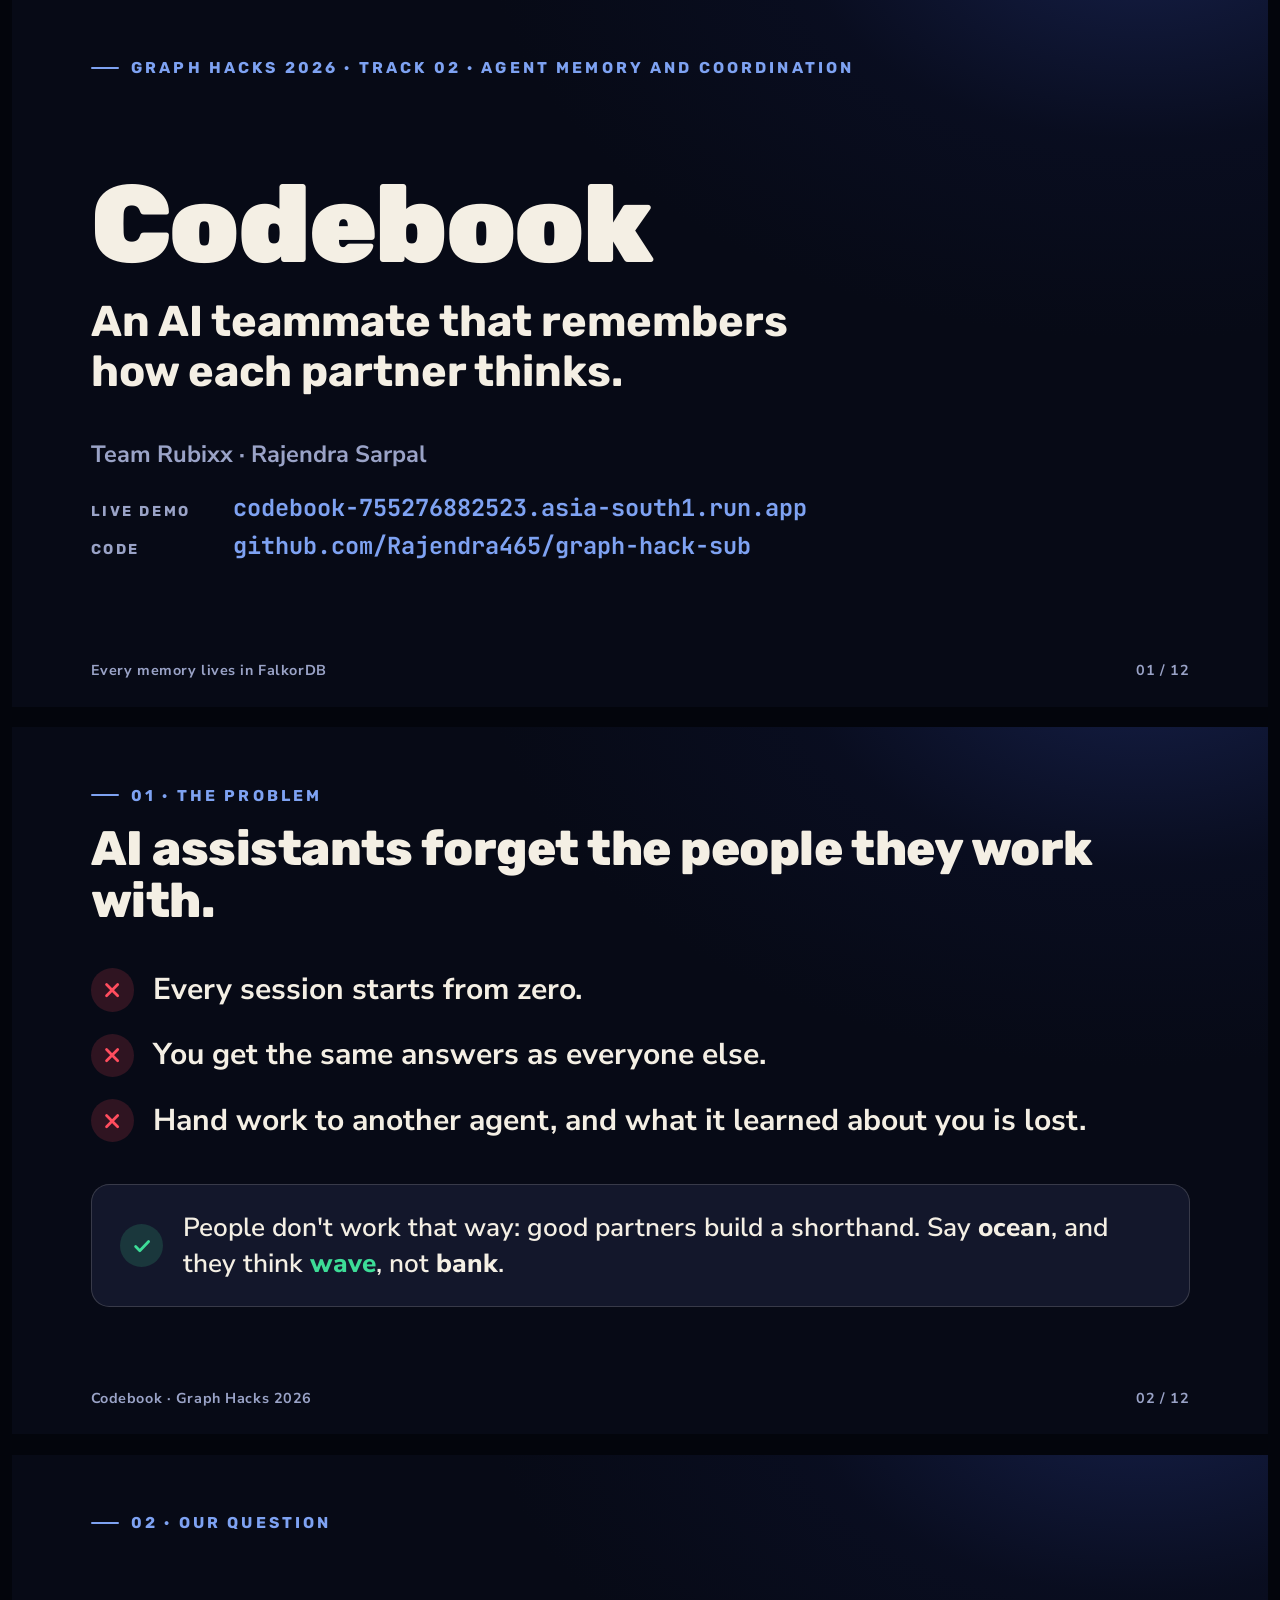
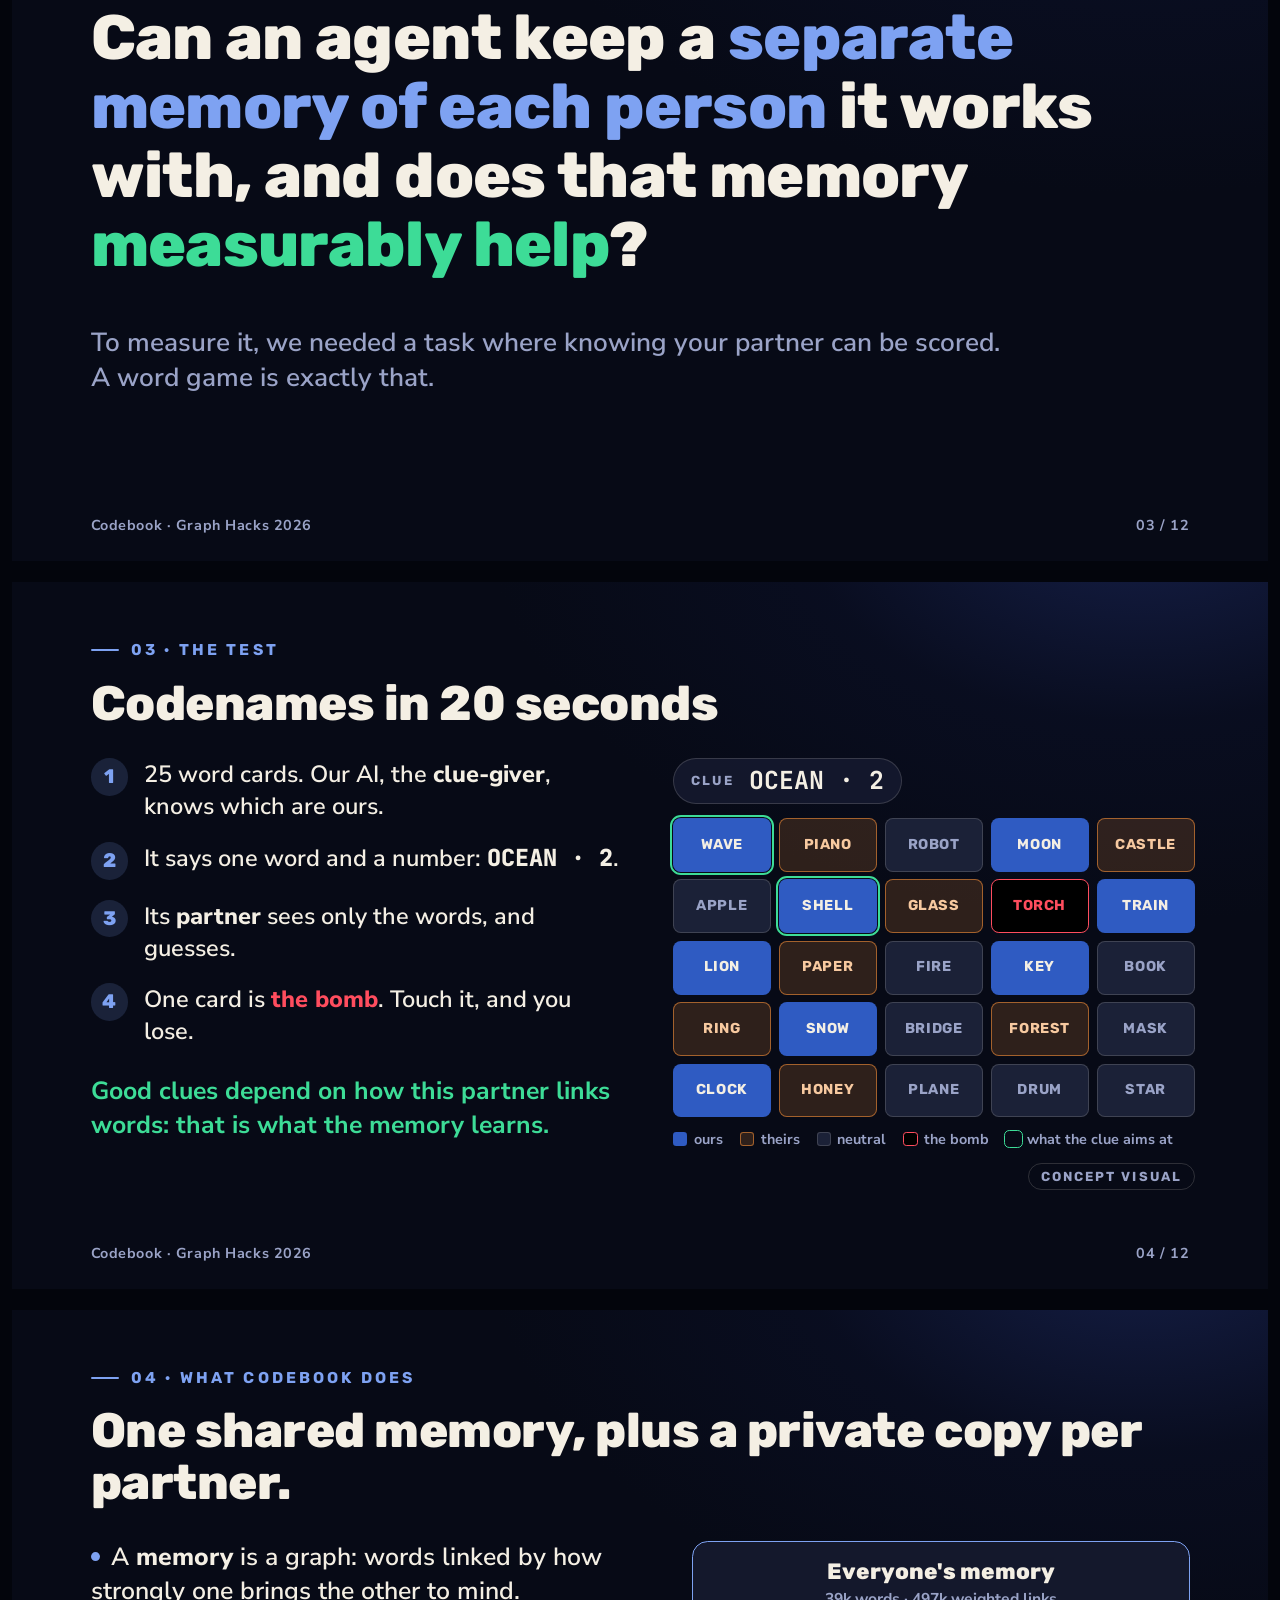
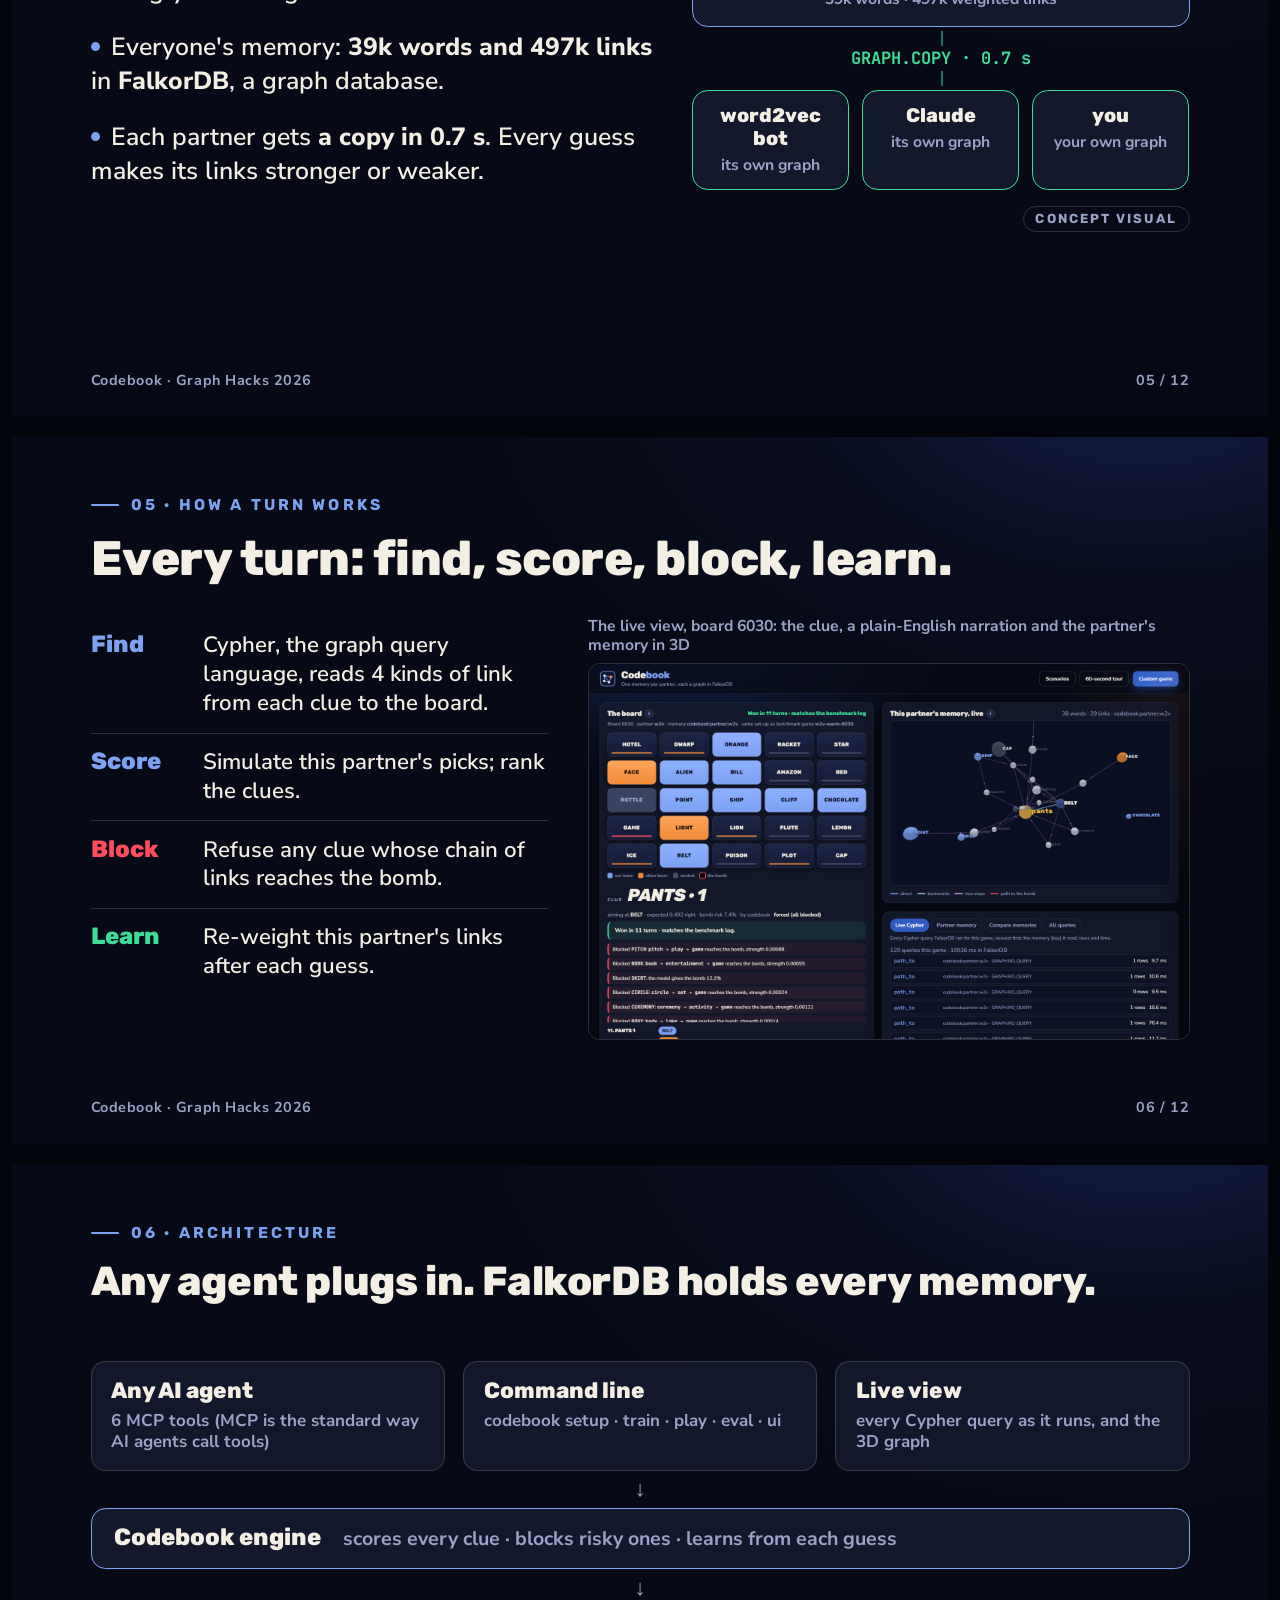
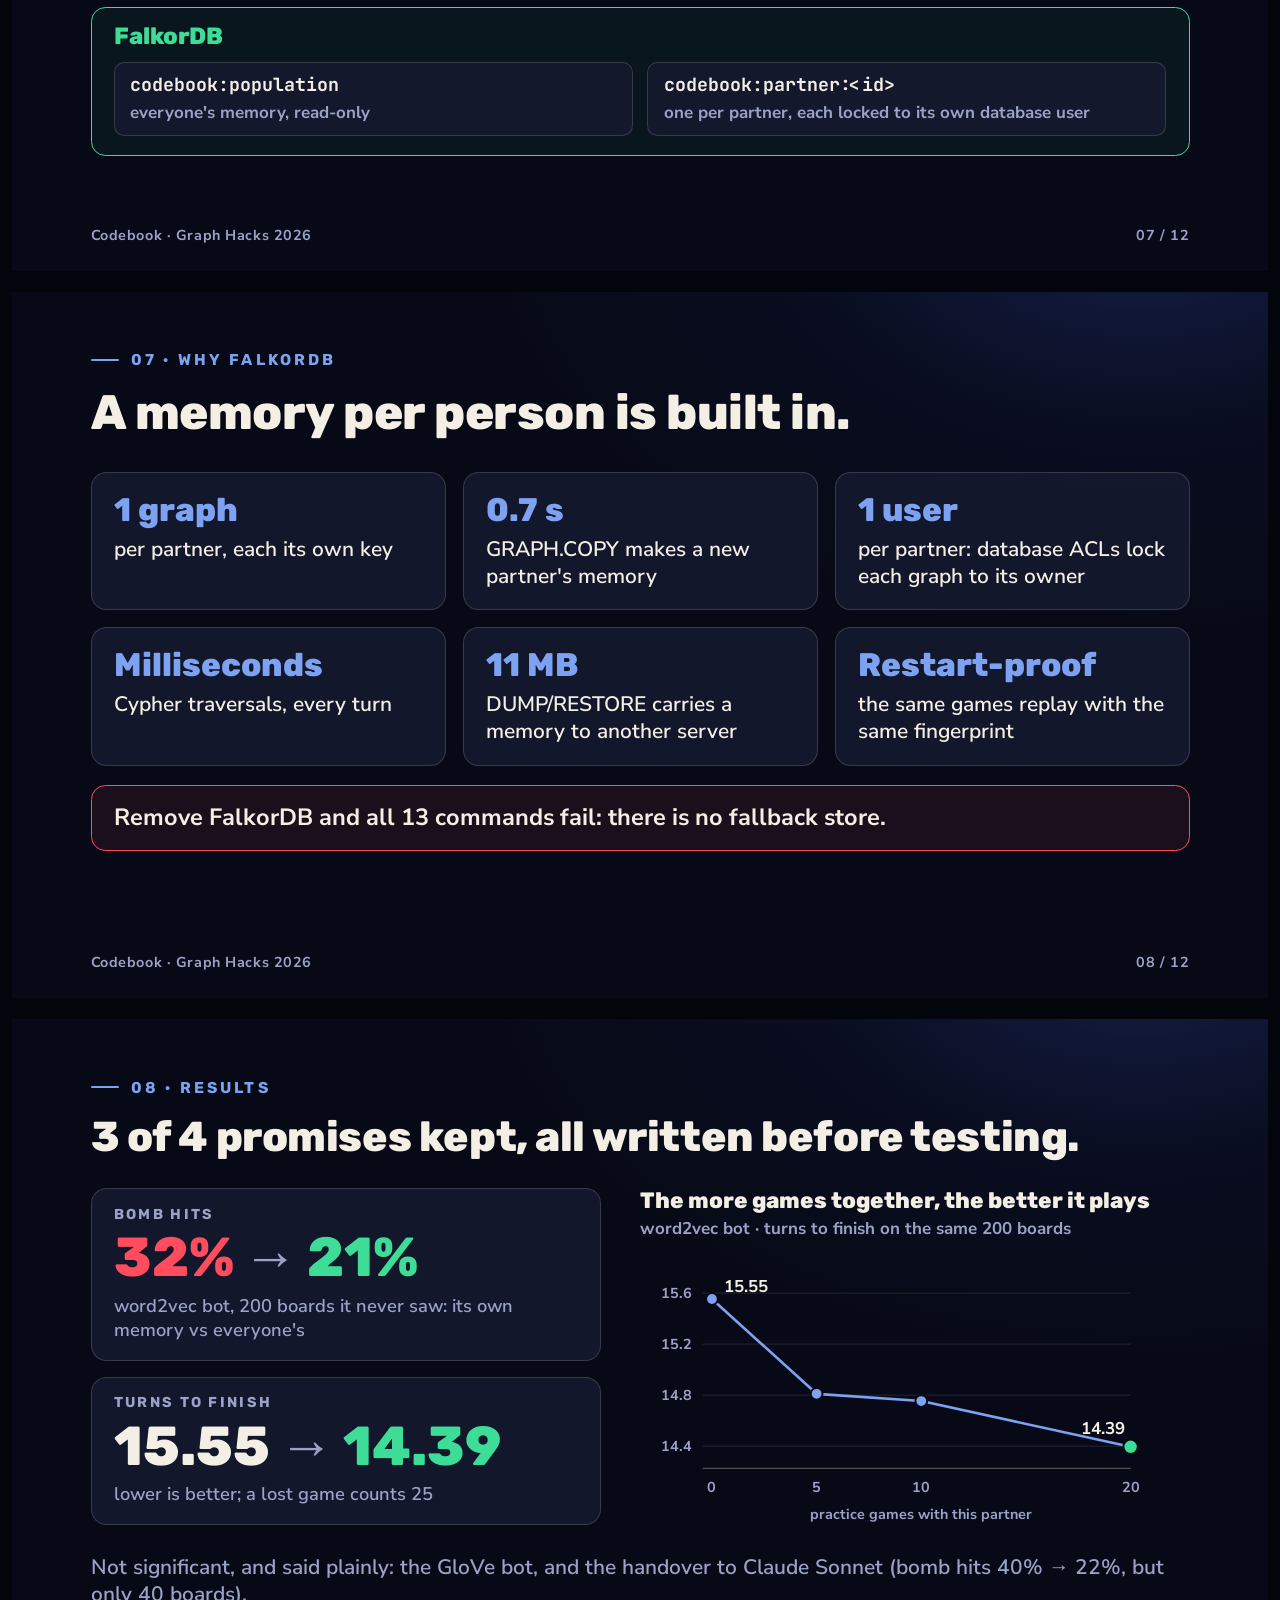
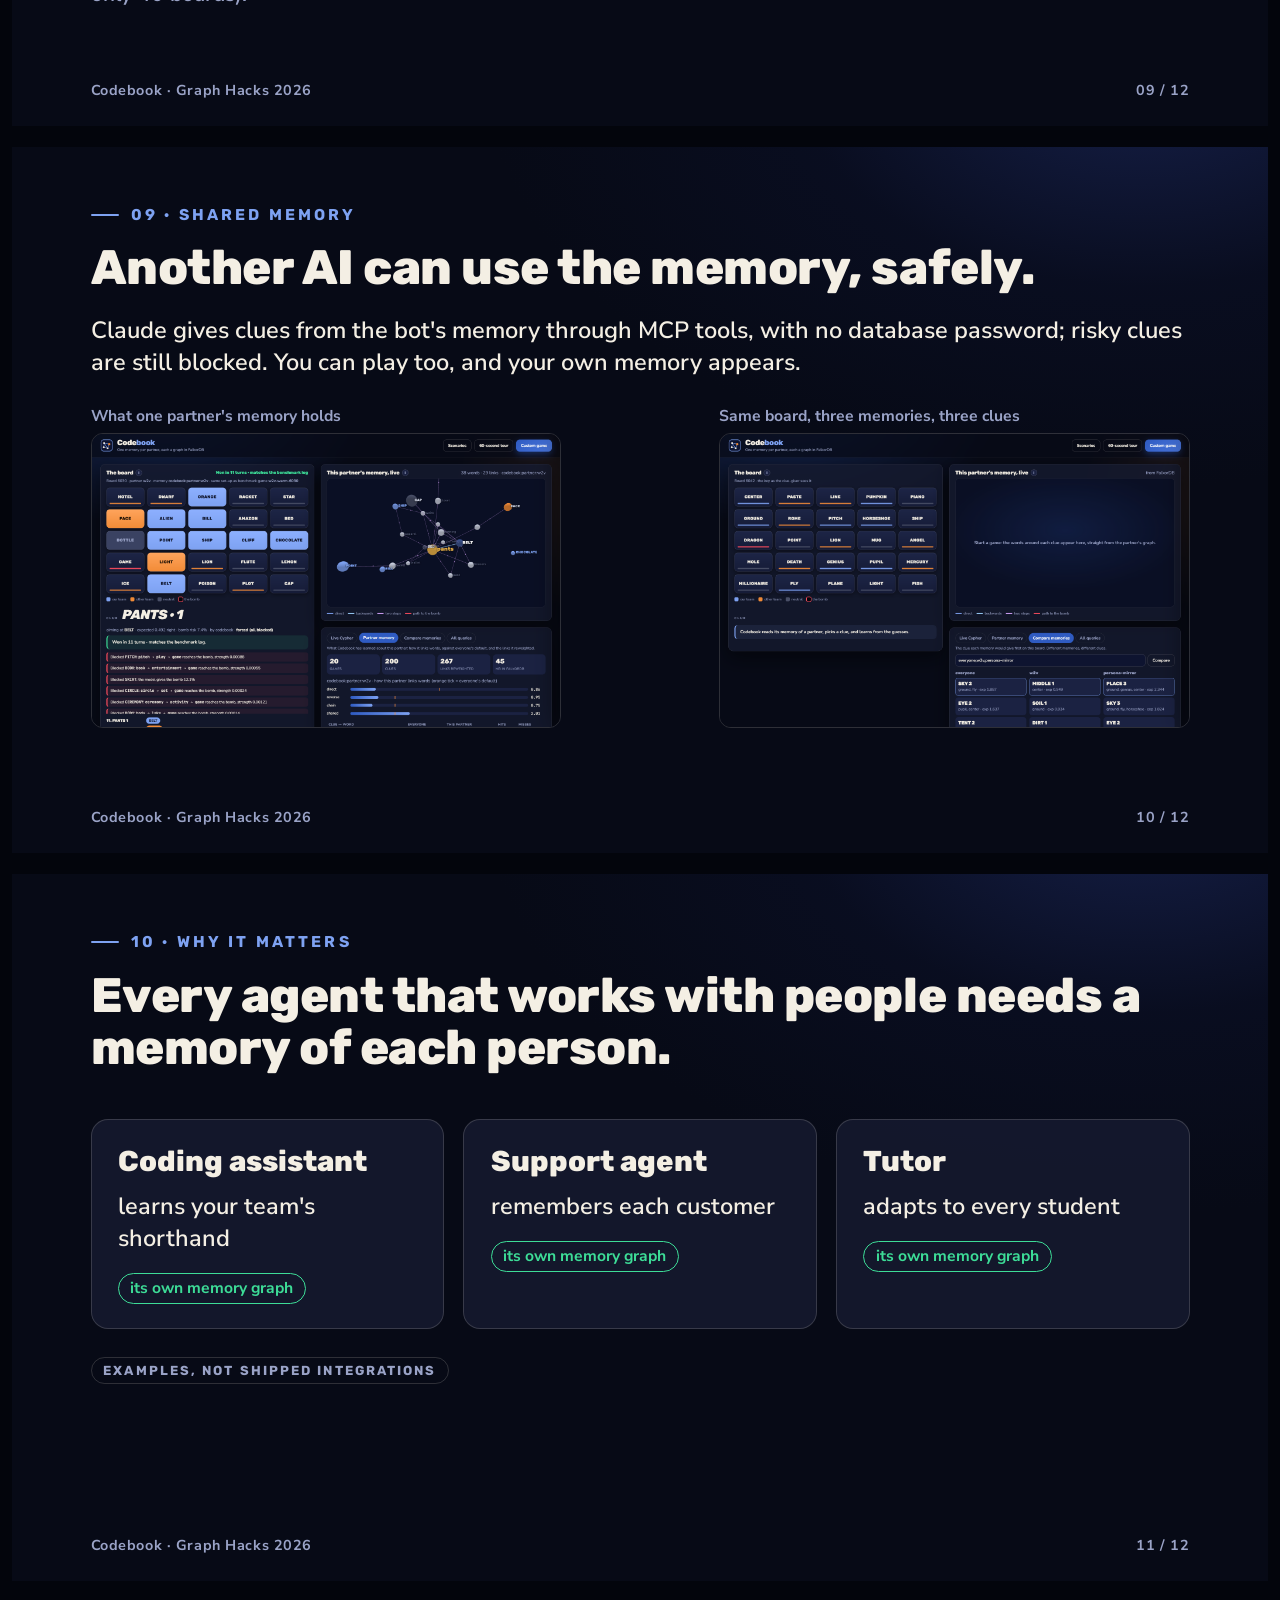
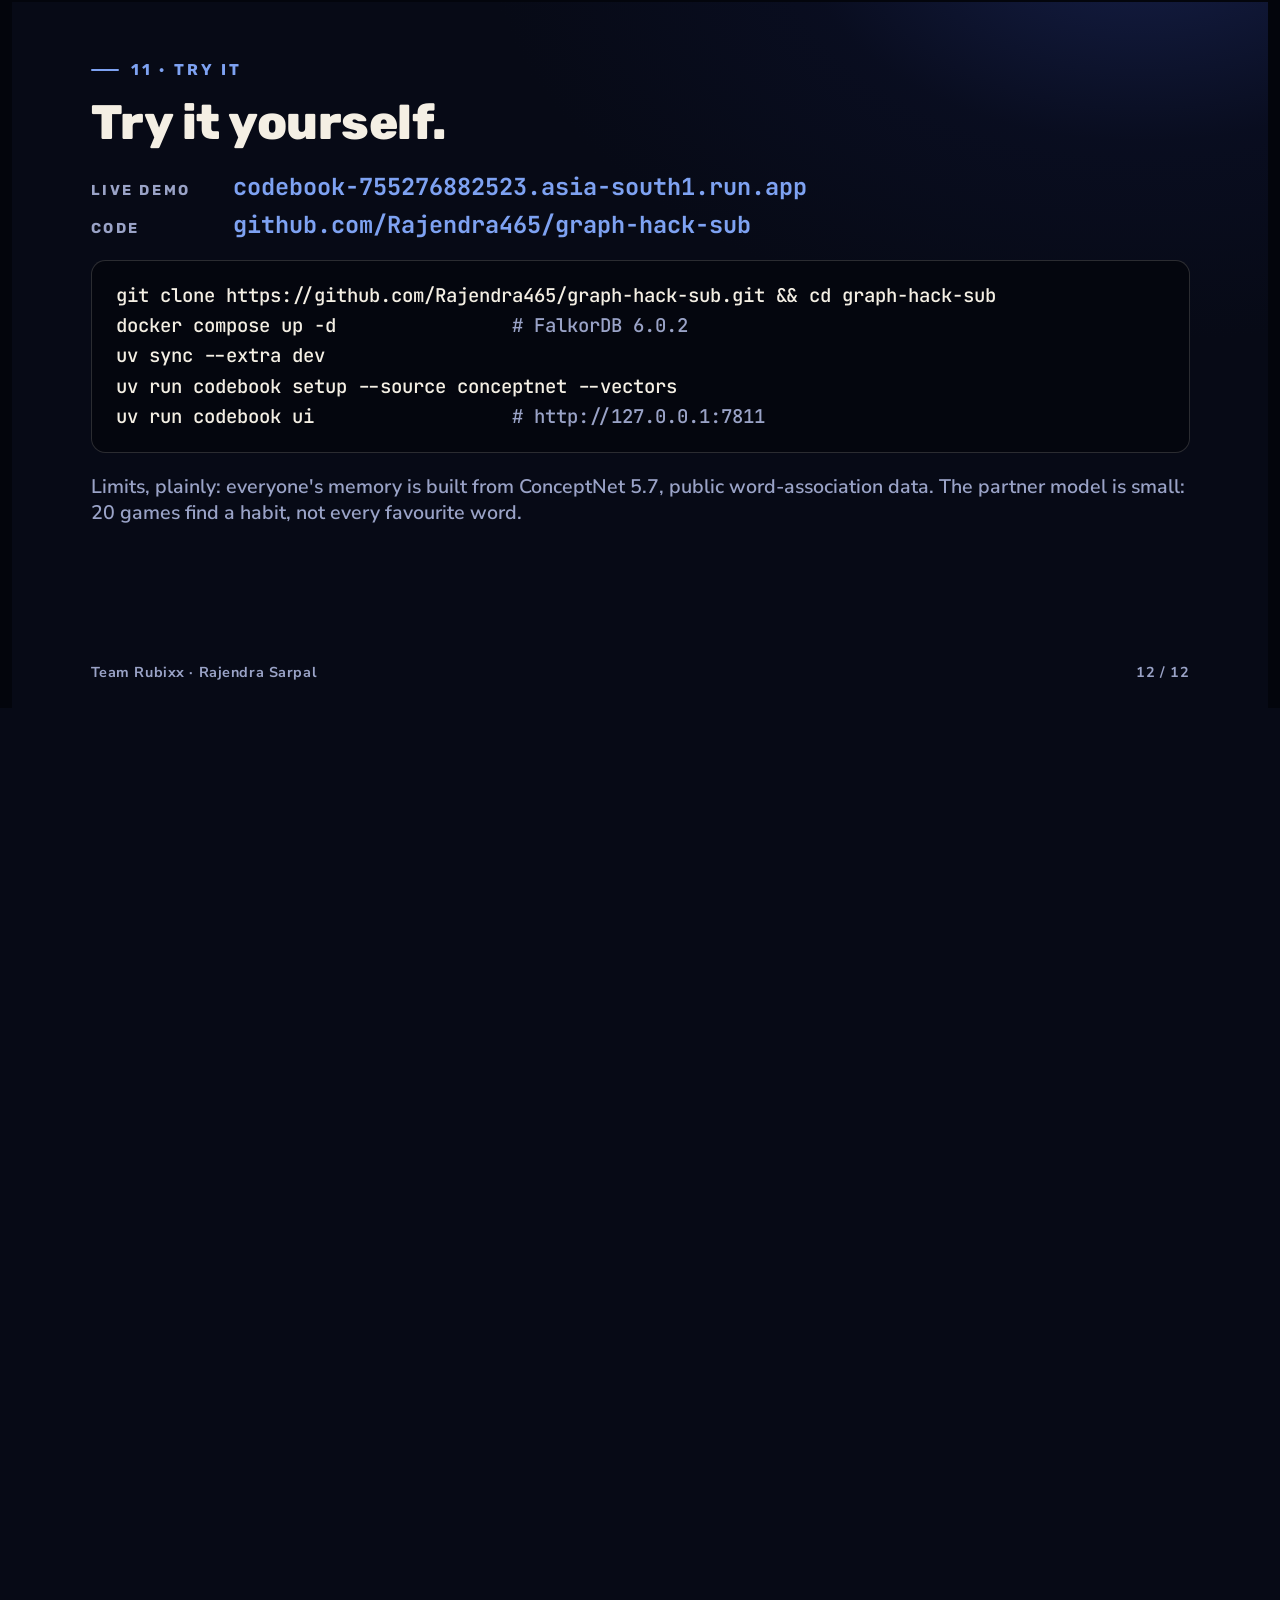
==== docs/deck/index.html @ 0eb3047d "docs: a 12-slide pitch deck (PDF and HTML), linked from the README docs/deck/index.html is one self-" ====
<!doctype html>
<html lang="en">
<head>
<meta charset="utf-8">
<meta name="viewport" content="width=device-width, initial-scale=1">
<title>Codebook pitch deck</title>
<link rel="preconnect" href="https://fonts.googleapis.com">
<link rel="preconnect" href="https://fonts.gstatic.com" crossorigin>
<link href="https://fonts.googleapis.com/css2?family=Rubik:wght@500;700;800;900&family=Nunito+Sans:wght@600;700;800&family=JetBrains+Mono:wght@500;700&display=swap" rel="stylesheet">
<style>
:root {
  --bg0: #070A16; --bg1: #0E1430; --bg2: #151A2E; --panel: rgba(21,26,46,0.92);
  --ink: #F4EFE4; --muted: #9AA3C7; --line: rgba(244,239,228,0.16);
  --blue: #7EA2F2; --blue-deep: #2F5BC2; --orange: #F28C38; --red: #FF4D5E; --green: #3DDC97;
  --display: "Rubik", Arial, sans-serif; --body: "Nunito Sans", Arial, sans-serif;
  --mono: "JetBrains Mono", Consolas, monospace;
}
@page { size: 1920px 1080px; margin: 0; }
* { box-sizing: border-box; -webkit-print-color-adjust: exact; print-color-adjust: exact; }
html, body { margin: 0; padding: 0; background: var(--bg0); color: var(--ink); font-family: var(--body); }
@media screen { body { background: #03050c; zoom: var(--fit, 1); } .slide { margin: 0 auto 32px; } }
.slide {
  position: relative; width: 1920px; height: 1080px; overflow: hidden; padding: 92px 120px 120px;
  background: radial-gradient(1400px 900px at 90% -12%, #16204a 0%, rgba(14,20,48,0.55) 38%, var(--bg0) 72%);
  break-after: page; page-break-after: always;
}
.slide:last-child { break-after: auto; page-break-after: auto; }
.label { display: flex; align-items: center; gap: 18px; font: 700 24px/1 var(--display); letter-spacing: .2em;
  text-transform: uppercase; color: var(--blue); }
.label::before { content: ""; width: 44px; height: 3px; border-radius: 2px; background: var(--blue); }
h1 { margin: 0; font: 900 168px/.92 var(--display); letter-spacing: -.02em; }
h2 { margin: 30px 0 0; max-width: 1640px; font: 800 74px/1.07 var(--display); letter-spacing: -.01em; }
p { margin: 0; font-size: 38px; line-height: 1.36; font-weight: 600; }
b { font-weight: 800; }
.muted { color: var(--muted); }
.blue { color: var(--blue); } .green { color: var(--green); } .red { color: var(--red); } .orange { color: var(--orange); }
.mono { font-family: var(--mono); }
a { color: inherit; text-decoration: none; }
.footer { position: absolute; left: 120px; right: 120px; bottom: 44px; display: flex; justify-content: space-between;
  font: 700 22px/1 var(--body); letter-spacing: .04em; color: var(--muted); }
.tag { display: inline-block; padding: 9px 18px; border: 1.5px solid var(--line); border-radius: 999px;
  font: 700 20px/1 var(--display); letter-spacing: .16em; text-transform: uppercase; color: var(--muted); }
.card { background: var(--panel); border: 1.5px solid var(--line); border-radius: 28px; padding: 38px 44px; }
.icon { flex: none; display: grid; place-items: center; width: 66px; height: 66px; border-radius: 50%; }
.icon svg { width: 34px; height: 34px; }
.icon.no { background: rgba(255,77,94,.16); color: var(--red); }
.icon.yes { background: rgba(61,220,151,.16); color: var(--green); }
.shot { display: block; width: 100%; border-radius: 18px; border: 1.5px solid var(--line); }
.cap { margin: 0 0 12px; font: 700 24px/1.2 var(--body); color: var(--muted); }

/* 1 · title */
.lead { margin-top: 34px; font: 700 66px/1.16 var(--display); color: var(--ink); }
.who { margin-top: 70px; font: 700 36px/1 var(--body); color: var(--muted); }
.links { margin-top: 44px; display: grid; gap: 22px; }
.links div { display: flex; align-items: baseline; gap: 28px; }
.links .k { width: 190px; font: 700 22px/1 var(--display); letter-spacing: .18em; text-transform: uppercase; color: var(--muted); }
.links a { font: 700 36px/1 var(--mono); color: var(--blue); }

/* 2 · problem */
.rows { margin-top: 64px; display: grid; gap: 34px; }
.row { display: flex; align-items: center; gap: 30px; font: 700 46px/1.2 var(--body); }
.contrast { margin-top: 64px; display: flex; align-items: center; gap: 30px; max-width: 1680px; }
.contrast p { font-size: 40px; }

/* 3 · question */
.question { margin-top: 110px; max-width: 1640px; font: 800 96px/1.1 var(--display); letter-spacing: -.01em; }
.question-sub { margin-top: 70px; max-width: 1400px; font-size: 40px; color: var(--muted); }

/* 4 · the test */
.two { display: grid; grid-template-columns: 820px 1fr; gap: 70px; margin-top: 44px; }
.steps { display: grid; gap: 30px; }
.step { display: flex; gap: 24px; align-items: flex-start; }
.num { flex: none; width: 58px; height: 58px; border-radius: 50%; display: grid; place-items: center;
  background: rgba(126,162,242,.16); color: var(--blue); font: 800 30px/1 var(--display); }
.step p { font-size: 36px; }
.punch { margin-top: 42px; font-size: 38px; color: var(--green); font-weight: 700; }
.clue { display: inline-flex; align-items: center; gap: 22px; margin-bottom: 22px; padding: 14px 26px;
  border-radius: 999px; background: var(--panel); border: 1.5px solid var(--line); }
.clue .k { font: 700 20px/1 var(--display); letter-spacing: .18em; color: var(--muted); }
.clue .v { font: 700 38px/1 var(--mono); }
.board { display: grid; grid-template-columns: repeat(5, 150px); gap: 12px; }
.c { height: 82px; border-radius: 12px; display: grid; place-items: center; font: 700 22px/1 var(--display);
  letter-spacing: .04em; border: 2px solid transparent; }
.c.o { background: var(--blue-deep); color: var(--ink); }
.c.t { background: rgba(242,140,56,.17); border-color: rgba(242,140,56,.6); color: #F7C9A0; }
.c.n { background: #1b2137; border-color: var(--line); color: var(--muted); }
.c.b { background: #000; border-color: var(--red); color: var(--red); }
.c.aim { outline: 4px solid var(--green); outline-offset: 3px; }
.legend { margin-top: 22px; display: flex; flex-wrap: wrap; gap: 14px 26px; font: 700 22px/1 var(--body); color: var(--muted); }
.legend span { display: inline-flex; align-items: center; gap: 10px; }
.legend i { display: inline-block; width: 22px; height: 22px; border-radius: 5px; }
.under { margin-top: 26px; display: flex; justify-content: flex-end; width: 798px; }

/* 5 · the idea */
.idea { display: grid; grid-template-columns: 860px 1fr; gap: 60px; margin-top: 50px; align-items: start; }
.bullets { display: grid; gap: 34px; }
.bullets p { font-size: 38px; }
.dot { display: inline-block; width: 14px; height: 14px; margin-right: 18px; border-radius: 50%; background: var(--blue);
  transform: translateY(-6px); }
.diagram { display: grid; justify-items: center; gap: 0; }
.box { border-radius: 24px; border: 2px solid var(--blue); background: var(--panel); padding: 26px 34px; text-align: center; }
.box .t { font: 800 34px/1.15 var(--display); }
.box .s { margin-top: 8px; font: 700 24px/1.2 var(--body); color: var(--muted); }
.arrow { height: 96px; display: grid; place-items: center; font: 700 26px/1 var(--mono); color: var(--green); position: relative; }
.arrow::before { content: ""; position: absolute; left: 50%; top: 6px; bottom: 6px; width: 3px; background: var(--green); opacity: .5; }
.arrow span { position: relative; padding: 6px 14px; background: var(--bg0); border-radius: 8px; }
.copies { display: grid; grid-template-columns: repeat(3, 1fr); gap: 20px; width: 100%; }
.copies .box { border-color: var(--green); padding: 22px 14px; }
.copies .t { font-size: 30px; }

/* 6 · a turn */
.turn { display: grid; grid-template-columns: 700px 1fr; gap: 60px; margin-top: 50px; }
.tstep { display: grid; grid-template-columns: 150px 1fr; gap: 22px; align-items: baseline; padding: 22px 0;
  border-bottom: 1.5px solid var(--line); }
.tstep:last-child { border-bottom: 0; }
.tstep .k { font: 800 36px/1 var(--display); }
.tstep p { font-size: 34px; line-height: 1.3; }

/* 7 · architecture */
.arch { margin-top: 44px; display: grid; gap: 0; }
.doors { display: grid; grid-template-columns: repeat(3, 1fr); gap: 28px; }
.door { padding: 26px 30px; border-radius: 22px; background: var(--panel); border: 1.5px solid var(--line); }
.door .t { font: 800 34px/1.1 var(--display); }
.door .s { margin-top: 10px; font: 700 26px/1.25 var(--body); color: var(--muted); }
.down { height: 58px; display: grid; place-items: center; color: var(--muted); font: 800 34px/1 var(--display); }
.engine { padding: 26px 34px; border-radius: 22px; background: var(--panel); border: 2px solid var(--blue);
  display: flex; align-items: baseline; gap: 34px; }
.engine .t { font: 800 36px/1 var(--display); }
.engine .s { font: 700 30px/1.2 var(--body); color: var(--muted); }
.falkor { padding: 26px 34px 30px; border-radius: 22px; border: 2px solid var(--green); background: rgba(61,220,151,.06); }
.falkor .t { font: 800 36px/1 var(--display); color: var(--green); }
.keys { margin-top: 20px; display: grid; grid-template-columns: 1fr 1fr; gap: 22px; }
.key { padding: 18px 24px; border-radius: 16px; background: var(--panel); border: 1.5px solid var(--line); }
.key .m { font: 700 28px/1.2 var(--mono); }
.key .s { margin-top: 8px; font: 700 26px/1.25 var(--body); color: var(--muted); }

/* 8 · why falkordb */
.grid6 { margin-top: 50px; display: grid; grid-template-columns: repeat(3, 1fr); gap: 26px; }
.tile { padding: 30px 34px; border-radius: 24px; background: var(--panel); border: 1.5px solid var(--line); min-height: 210px; }
.tile .big { font: 800 50px/1.05 var(--display); color: var(--blue); }
.tile p { margin-top: 14px; font-size: 32px; line-height: 1.28; }
.banner { margin-top: 30px; padding: 26px 34px; border-radius: 22px; border: 2px solid var(--red);
  background: rgba(255,77,94,.08); font: 700 36px/1.25 var(--body); }

/* 9 · results */
.results { display: grid; grid-template-columns: 780px 1fr; gap: 60px; margin-top: 44px; }
.stat { padding: 28px 34px; border-radius: 24px; background: var(--panel); border: 1.5px solid var(--line); }
.stat + .stat { margin-top: 24px; }
.stat .k { font: 700 22px/1 var(--display); letter-spacing: .16em; text-transform: uppercase; color: var(--muted); }
.stat .v { margin-top: 14px; font: 800 84px/1 var(--display); }
.stat .v .arrowr { color: var(--muted); font-weight: 700; margin: 0 14px; }
.stat p { margin-top: 12px; font-size: 28px; line-height: 1.3; color: var(--muted); }
.chart-title { font: 800 34px/1.15 var(--display); }
.chart-sub { margin-top: 8px; font: 700 26px/1.2 var(--body); color: var(--muted); }
.chart { margin-top: 10px; }
.chart text { font-family: var(--body); font-weight: 700; }
.honest { margin-top: 34px; font-size: 32px; line-height: 1.32; color: var(--muted); }

/* 10 · coordination */
.coord .intro { margin-top: 30px; max-width: 1680px; font-size: 36px; }
.pair { margin-top: 44px; display: grid; grid-template-columns: 720px 720px; justify-content: space-between; }

/* 11 · beyond */
.uses { margin-top: 70px; display: grid; grid-template-columns: repeat(3, 1fr); gap: 30px; }
.use { padding: 40px 40px 36px; border-radius: 26px; background: var(--panel); border: 1.5px solid var(--line); }
.use .t { font: 800 44px/1.1 var(--display); }
.use p { margin-top: 18px; font-size: 36px; }
.use .chip { margin-top: 30px; display: inline-block; padding: 10px 18px; border-radius: 999px; border: 2px solid var(--green);
  color: var(--green); font: 700 24px/1 var(--body); }
.foot-tag { margin-top: 44px; }

/* 12 · try it */
.try { margin-top: 40px; display: grid; gap: 18px; }
.code { margin-top: 36px; padding: 30px 38px; border-radius: 22px; background: #04060e; border: 1.5px solid var(--line);
  font: 500 29px/1.6 var(--mono); color: var(--ink); white-space: pre; }
.code .c2 { color: var(--muted); }
.limits { margin-top: 32px; max-width: 1680px; font-size: 30px; line-height: 1.34; color: var(--muted); }
</style>
</head>
<body>

<!-- 1 · title -->
<section class="slide" aria-label="Slide 1: Codebook">
  <div class="label">Graph Hacks 2026 · Track 02 · Agent Memory and Coordination</div>
  <h1 style="margin-top:150px">Codebook</h1>
  <div class="lead">An AI teammate that remembers<br>how each partner thinks.</div>
  <div class="who">Team Rubixx · Rajendra Sarpal</div>
  <div class="links">
    <div><span class="k">Live demo</span><a href="https://codebook-755276882523.asia-south1.run.app">codebook-755276882523.asia-south1.run.app</a></div>
    <div><span class="k">Code</span><a href="https://github.com/Rajendra465/graph-hack-sub">github.com/Rajendra465/graph-hack-sub</a></div>
  </div>
  <div class="footer"><span>Every memory lives in FalkorDB</span><span>01 / 12</span></div>
</section>

<!-- 2 · problem -->
<section class="slide" aria-label="Slide 2: The problem">
  <div class="label">01 · The problem</div>
  <h2>AI assistants forget the people they work with.</h2>
  <div class="rows">
    <div class="row"><span class="icon no"><svg viewBox="0 0 24 24" fill="none"><path d="M6 6l12 12M18 6L6 18" stroke="currentColor" stroke-width="3" stroke-linecap="round"/></svg></span>Every session starts from zero.</div>
    <div class="row"><span class="icon no"><svg viewBox="0 0 24 24" fill="none"><path d="M6 6l12 12M18 6L6 18" stroke="currentColor" stroke-width="3" stroke-linecap="round"/></svg></span>You get the same answers as everyone else.</div>
    <div class="row"><span class="icon no"><svg viewBox="0 0 24 24" fill="none"><path d="M6 6l12 12M18 6L6 18" stroke="currentColor" stroke-width="3" stroke-linecap="round"/></svg></span>Hand work to another agent, and what it learned about you is lost.</div>
  </div>
  <div class="card contrast">
    <span class="icon yes"><svg viewBox="0 0 24 24" fill="none"><path d="M5 12.5l4.5 4.5L19 7" stroke="currentColor" stroke-width="3" stroke-linecap="round" stroke-linejoin="round"/></svg></span>
    <p>People don't work that way: good partners build a shorthand. Say <b>ocean</b>, and they think <b class="green">wave</b>, not <b>bank</b>.</p>
  </div>
  <div class="footer"><span>Codebook · Graph Hacks 2026</span><span>02 / 12</span></div>
</section>

<!-- 3 · question -->
<section class="slide" aria-label="Slide 3: Our question">
  <div class="label">02 · Our question</div>
  <div class="question">Can an agent keep a <span class="blue">separate memory of each person</span> it works with, and does that memory <span class="green">measurably help</span>?</div>
  <p class="question-sub">To measure it, we needed a task where knowing your partner can be scored. A word game is exactly that.</p>
  <div class="footer"><span>Codebook · Graph Hacks 2026</span><span>03 / 12</span></div>
</section>

<!-- 4 · the test -->
<section class="slide" aria-label="Slide 4: The test, Codenames">
  <div class="label">03 · The test</div>
  <h2>Codenames in 20 seconds</h2>
  <div class="two">
    <div>
      <div class="steps">
        <div class="step"><span class="num">1</span><p>25 word cards. Our AI, the <b>clue-giver</b>, knows which are ours.</p></div>
        <div class="step"><span class="num">2</span><p>It says one word and a number: <b class="mono">OCEAN · 2</b>.</p></div>
        <div class="step"><span class="num">3</span><p>Its <b>partner</b> sees only the words, and guesses.</p></div>
        <div class="step"><span class="num">4</span><p>One card is <b class="red">the bomb</b>. Touch it, and you lose.</p></div>
      </div>
      <p class="punch">Good clues depend on how this partner links words: that is what the memory learns.</p>
    </div>
    <div>
      <div class="clue"><span class="k">CLUE</span><span class="v">OCEAN · 2</span></div>
      <div class="board">
        <div class="c o aim">WAVE</div><div class="c t">PIANO</div><div class="c n">ROBOT</div><div class="c o">MOON</div><div class="c t">CASTLE</div>
        <div class="c n">APPLE</div><div class="c o aim">SHELL</div><div class="c t">GLASS</div><div class="c b">TORCH</div><div class="c o">TRAIN</div>
        <div class="c o">LION</div><div class="c t">PAPER</div><div class="c n">FIRE</div><div class="c o">KEY</div><div class="c n">BOOK</div>
        <div class="c t">RING</div><div class="c o">SNOW</div><div class="c n">BRIDGE</div><div class="c t">FOREST</div><div class="c n">MASK</div>
        <div class="c o">CLOCK</div><div class="c t">HONEY</div><div class="c n">PLANE</div><div class="c n">DRUM</div><div class="c n">STAR</div>
      </div>
      <div class="legend">
        <span><i style="background:var(--blue-deep)"></i>ours</span>
        <span><i style="background:rgba(242,140,56,.17);border:2px solid rgba(242,140,56,.6)"></i>theirs</span>
        <span><i style="background:#1b2137;border:2px solid var(--line)"></i>neutral</span>
        <span><i style="background:#000;border:2px solid var(--red)"></i>the bomb</span>
        <span><i style="outline:3px solid var(--green);outline-offset:2px;background:transparent"></i>what the clue aims at</span>
      </div>
      <div class="under"><span class="tag">Concept visual</span></div>
    </div>
  </div>
  <div class="footer"><span>Codebook · Graph Hacks 2026</span><span>04 / 12</span></div>
</section>

<!-- 5 · the idea -->
<section class="slide" aria-label="Slide 5: What Codebook does">
  <div class="label">04 · What Codebook does</div>
  <h2>One shared memory, plus a private copy per partner.</h2>
  <div class="idea">
    <div class="bullets">
      <p><span class="dot"></span>A <b>memory</b> is a graph: words linked by how strongly one brings the other to mind.</p>
      <p><span class="dot"></span>Everyone's memory: <b>39k words and 497k links</b> in <b>FalkorDB</b>, a graph database.</p>
      <p><span class="dot"></span>Each partner gets <b>a copy in 0.7 s</b>. Every guess makes its links stronger or weaker.</p>
    </div>
    <div class="diagram">
      <div class="box" style="width:100%"><div class="t">Everyone's memory</div><div class="s">39k words · 497k weighted links</div></div>
      <div class="arrow"><span>GRAPH.COPY · 0.7 s</span></div>
      <div class="copies">
        <div class="box"><div class="t">word2vec bot</div><div class="s">its own graph</div></div>
        <div class="box"><div class="t">Claude</div><div class="s">its own graph</div></div>
        <div class="box"><div class="t">you</div><div class="s">your own graph</div></div>
      </div>
      <div class="under" style="width:100%;margin-top:24px"><span class="tag">Concept visual</span></div>
    </div>
  </div>
  <div class="footer"><span>Codebook · Graph Hacks 2026</span><span>05 / 12</span></div>
</section>

<!-- 6 · a turn -->
<section class="slide" aria-label="Slide 6: Every turn">
  <div class="label">05 · How a turn works</div>
  <h2>Every turn: find, score, block, learn.</h2>
  <div class="turn">
    <div>
      <div class="tstep"><span class="k blue">Find</span><p>Cypher, the graph query language, reads 4 kinds of link from each clue to the board.</p></div>
      <div class="tstep"><span class="k blue">Score</span><p>Simulate this partner's picks; rank the clues.</p></div>
      <div class="tstep"><span class="k red">Block</span><p>Refuse any clue whose chain of links reaches the bomb.</p></div>
      <div class="tstep"><span class="k green">Learn</span><p>Re-weight this partner's links after each guess.</p></div>
    </div>
    <div>
      <p class="cap">The live view, board 6030: the clue, a plain-English narration and the partner's memory in 3D</p>
      <img class="shot" src="../img/live-view.png" alt="The live view on board 6030 with the word2vec bot's own memory">
    </div>
  </div>
  <div class="footer"><span>Codebook · Graph Hacks 2026</span><span>06 / 12</span></div>
</section>

<!-- 7 · architecture -->
<section class="slide" aria-label="Slide 7: Architecture">
  <div class="label">06 · Architecture</div>
  <h2 style="font-size:62px">Any agent plugs in. FalkorDB holds every memory.</h2>
  <div class="arch">
    <div class="doors" style="margin-top:44px">
      <div class="door"><div class="t">Any AI agent</div><div class="s">6 MCP tools (MCP is the standard way AI agents call tools)</div></div>
      <div class="door"><div class="t">Command line</div><div class="s">codebook setup · train · play · eval · ui</div></div>
      <div class="door"><div class="t">Live view</div><div class="s">every Cypher query as it runs, and the 3D graph</div></div>
    </div>
    <div class="down">↓</div>
    <div class="engine"><span class="t">Codebook engine</span><span class="s">scores every clue · blocks risky ones · learns from each guess</span></div>
    <div class="down">↓</div>
    <div class="falkor">
      <div class="t">FalkorDB</div>
      <div class="keys">
        <div class="key"><div class="m">codebook:population</div><div class="s">everyone's memory, read-only</div></div>
        <div class="key"><div class="m">codebook:partner:&lt;id&gt;</div><div class="s">one per partner, each locked to its own database user</div></div>
      </div>
    </div>
  </div>
  <div class="footer"><span>Codebook · Graph Hacks 2026</span><span>07 / 12</span></div>
</section>

<!-- 8 · why falkordb -->
<section class="slide" aria-label="Slide 8: Why FalkorDB">
  <div class="label">07 · Why FalkorDB</div>
  <h2>A memory per person is built in.</h2>
  <div class="grid6">
    <div class="tile"><div class="big">1 graph</div><p>per partner, each its own key</p></div>
    <div class="tile"><div class="big">0.7 s</div><p>GRAPH.COPY makes a new partner's memory</p></div>
    <div class="tile"><div class="big">1 user</div><p>per partner: database ACLs lock each graph to its owner</p></div>
    <div class="tile"><div class="big">Milliseconds</div><p>Cypher traversals, every turn</p></div>
    <div class="tile"><div class="big">11 MB</div><p>DUMP/RESTORE carries a memory to another server</p></div>
    <div class="tile"><div class="big">Restart-proof</div><p>the same games replay with the same fingerprint</p></div>
  </div>
  <div class="banner">Remove FalkorDB and all 13 commands fail: there is no fallback store.</div>
  <div class="footer"><span>Codebook · Graph Hacks 2026</span><span>08 / 12</span></div>
</section>

<!-- 9 · results -->
<section class="slide" aria-label="Slide 9: Results">
  <div class="label">08 · Results</div>
  <h2 style="font-size:64px">3 of 4 promises kept, all written before testing.</h2>
  <div class="results">
    <div>
      <div class="stat">
        <div class="k">Bomb hits</div>
        <div class="v"><span class="red">32%</span><span class="arrowr">→</span><span class="green">21%</span></div>
        <p>word2vec bot, 200 boards it never saw: its own memory vs everyone's</p>
      </div>
      <div class="stat">
        <div class="k">Turns to finish</div>
        <div class="v">15.55<span class="arrowr">→</span><span class="green">14.39</span></div>
        <p>lower is better; a lost game counts 25</p>
      </div>
    </div>
    <div>
      <div class="chart-title">The more games together, the better it plays</div>
      <div class="chart-sub">word2vec bot · turns to finish on the same 200 boards</div>
      <svg class="chart" width="780" height="430" viewBox="0 0 780 430" role="img" aria-label="Turns to finish after 0, 5, 10 and 20 practice games: 15.55, 14.81, 14.75, 14.39">
        <g stroke="rgba(244,239,228,0.12)" stroke-width="1.5">
          <line x1="96" y1="72" x2="750" y2="72"/><line x1="96" y1="150" x2="750" y2="150"/>
          <line x1="96" y1="228" x2="750" y2="228"/><line x1="96" y1="306" x2="750" y2="306"/>
        </g>
        <line x1="96" y1="340" x2="750" y2="340" stroke="rgba(244,239,228,0.3)" stroke-width="2"/>
        <g fill="#9AA3C7" font-size="22" text-anchor="end">
          <text x="80" y="80">15.6</text><text x="80" y="158">15.2</text><text x="80" y="236">14.8</text><text x="80" y="314">14.4</text>
        </g>
        <g fill="#9AA3C7" font-size="22" text-anchor="middle">
          <text x="110" y="376">0</text><text x="270" y="376">5</text><text x="430" y="376">10</text><text x="750" y="376">20</text>
          <text x="430" y="418">practice games with this partner</text>
        </g>
        <polyline points="110,81 270,226 430,237 750,307" fill="none" stroke="#7EA2F2" stroke-width="4" stroke-linejoin="round" stroke-linecap="round"/>
        <g stroke="#070A16" stroke-width="3">
          <circle cx="110" cy="81" r="9" fill="#7EA2F2"><title>0 games: 15.55 turns</title></circle>
          <circle cx="270" cy="226" r="9" fill="#7EA2F2"><title>5 games: 14.81 turns</title></circle>
          <circle cx="430" cy="237" r="9" fill="#7EA2F2"><title>10 games: 14.75 turns</title></circle>
          <circle cx="750" cy="307" r="11" fill="#3DDC97"><title>20 games: 14.39 turns</title></circle>
        </g>
        <g fill="#F4EFE4" font-size="26">
          <text x="128" y="70">15.55</text><text x="742" y="288" text-anchor="end">14.39</text>
        </g>
      </svg>
    </div>
  </div>
  <p class="honest">Not significant, and said plainly: the GloVe bot, and the handover to Claude Sonnet (bomb hits 40% → 22%, but only 40 boards).</p>
  <div class="footer"><span>Codebook · Graph Hacks 2026</span><span>09 / 12</span></div>
</section>

<!-- 10 · coordination -->
<section class="slide coord" aria-label="Slide 10: Shared memory between agents">
  <div class="label">09 · Shared memory</div>
  <h2>Another AI can use the memory, safely.</h2>
  <p class="intro">Claude gives clues from the bot's memory through MCP tools, with no database password; risky clues are still blocked. You can play too, and your own memory appears.</p>
  <div class="pair">
    <div><p class="cap">What one partner's memory holds</p><img class="shot" src="../img/partner-memory.png" alt="The word2vec bot's memory: style weights, reweighted links and favourite words"></div>
    <div><p class="cap">Same board, three memories, three clues</p><img class="shot" src="../img/compare-memories.png" alt="Board 6042 compared across three memories"></div>
  </div>
  <div class="footer"><span>Codebook · Graph Hacks 2026</span><span>10 / 12</span></div>
</section>

<!-- 11 · beyond -->
<section class="slide" aria-label="Slide 11: Beyond the game">
  <div class="label">10 · Why it matters</div>
  <h2>Every agent that works with people needs a memory of each person.</h2>
  <div class="uses">
    <div class="use"><div class="t">Coding assistant</div><p>learns your team's shorthand</p><span class="chip">its own memory graph</span></div>
    <div class="use"><div class="t">Support agent</div><p>remembers each customer</p><span class="chip">its own memory graph</span></div>
    <div class="use"><div class="t">Tutor</div><p>adapts to every student</p><span class="chip">its own memory graph</span></div>
  </div>
  <div class="foot-tag"><span class="tag">Examples, not shipped integrations</span></div>
  <div class="footer"><span>Codebook · Graph Hacks 2026</span><span>11 / 12</span></div>
</section>

<!-- 12 · try it -->
<section class="slide" aria-label="Slide 12: Try it">
  <div class="label">11 · Try it</div>
  <h2>Try it yourself.</h2>
  <div class="links" style="margin-top:40px">
    <div><span class="k">Live demo</span><a href="https://codebook-755276882523.asia-south1.run.app">codebook-755276882523.asia-south1.run.app</a></div>
    <div><span class="k">Code</span><a href="https://github.com/Rajendra465/graph-hack-sub">github.com/Rajendra465/graph-hack-sub</a></div>
  </div>
  <div class="code">git clone https://github.com/Rajendra465/graph-hack-sub.git && cd graph-hack-sub
docker compose up -d                <span class="c2"># FalkorDB 6.0.2</span>
uv sync --extra dev
uv run codebook setup --source conceptnet --vectors
uv run codebook ui                  <span class="c2"># http://127.0.0.1:7811</span></div>
  <p class="limits">Limits, plainly: everyone's memory is built from ConceptNet 5.7, public word-association data. The partner model is small: 20 games find a habit, not every favourite word.</p>
  <div class="footer"><span>Team Rubixx · Rajendra Sarpal</span><span>12 / 12</span></div>
</section>

<script>
  // On screen, shrink the 1920px slides to fit the window; printing ignores this (zoom is screen-only).
  (function fit() {
    document.documentElement.style.setProperty("--fit", Math.min(1, (window.innerWidth - 24) / 1920));
    window.addEventListener("resize", fit, { once: true });
  })();
</script>
</body>
</html>
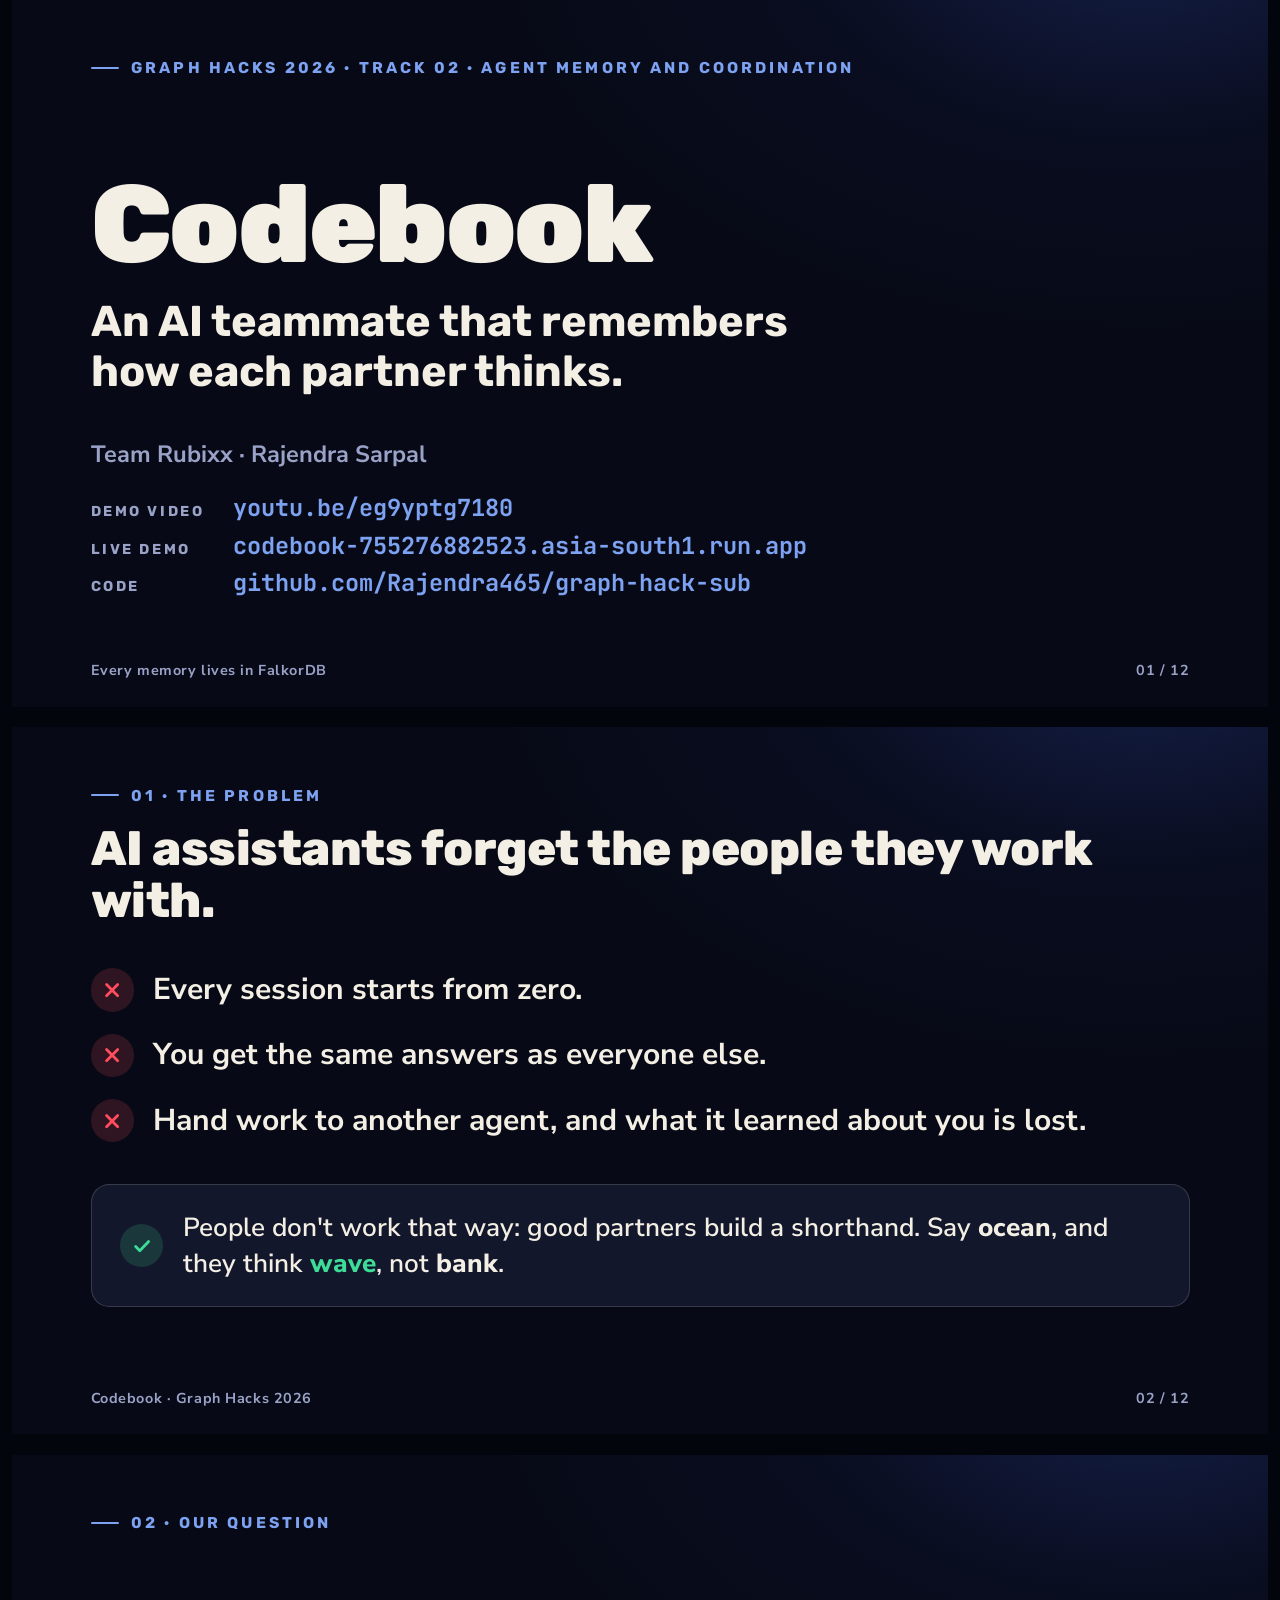
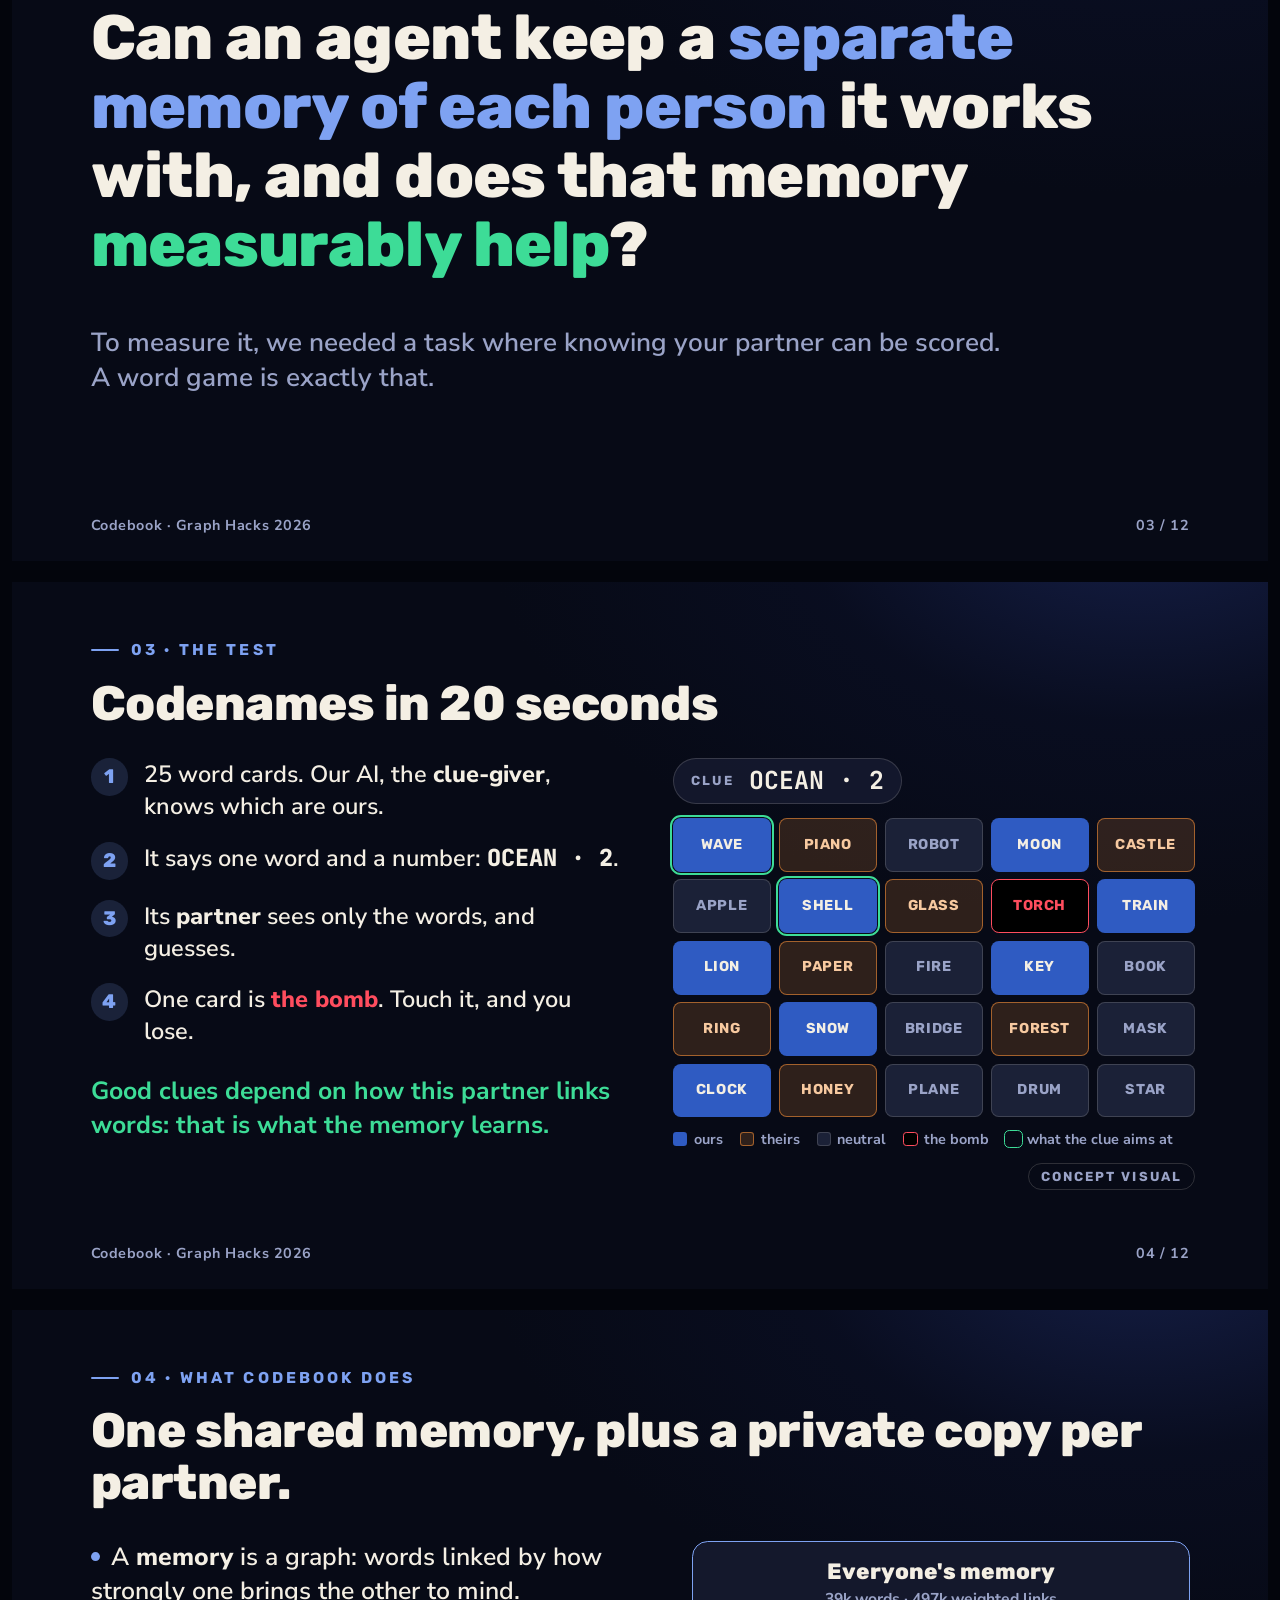
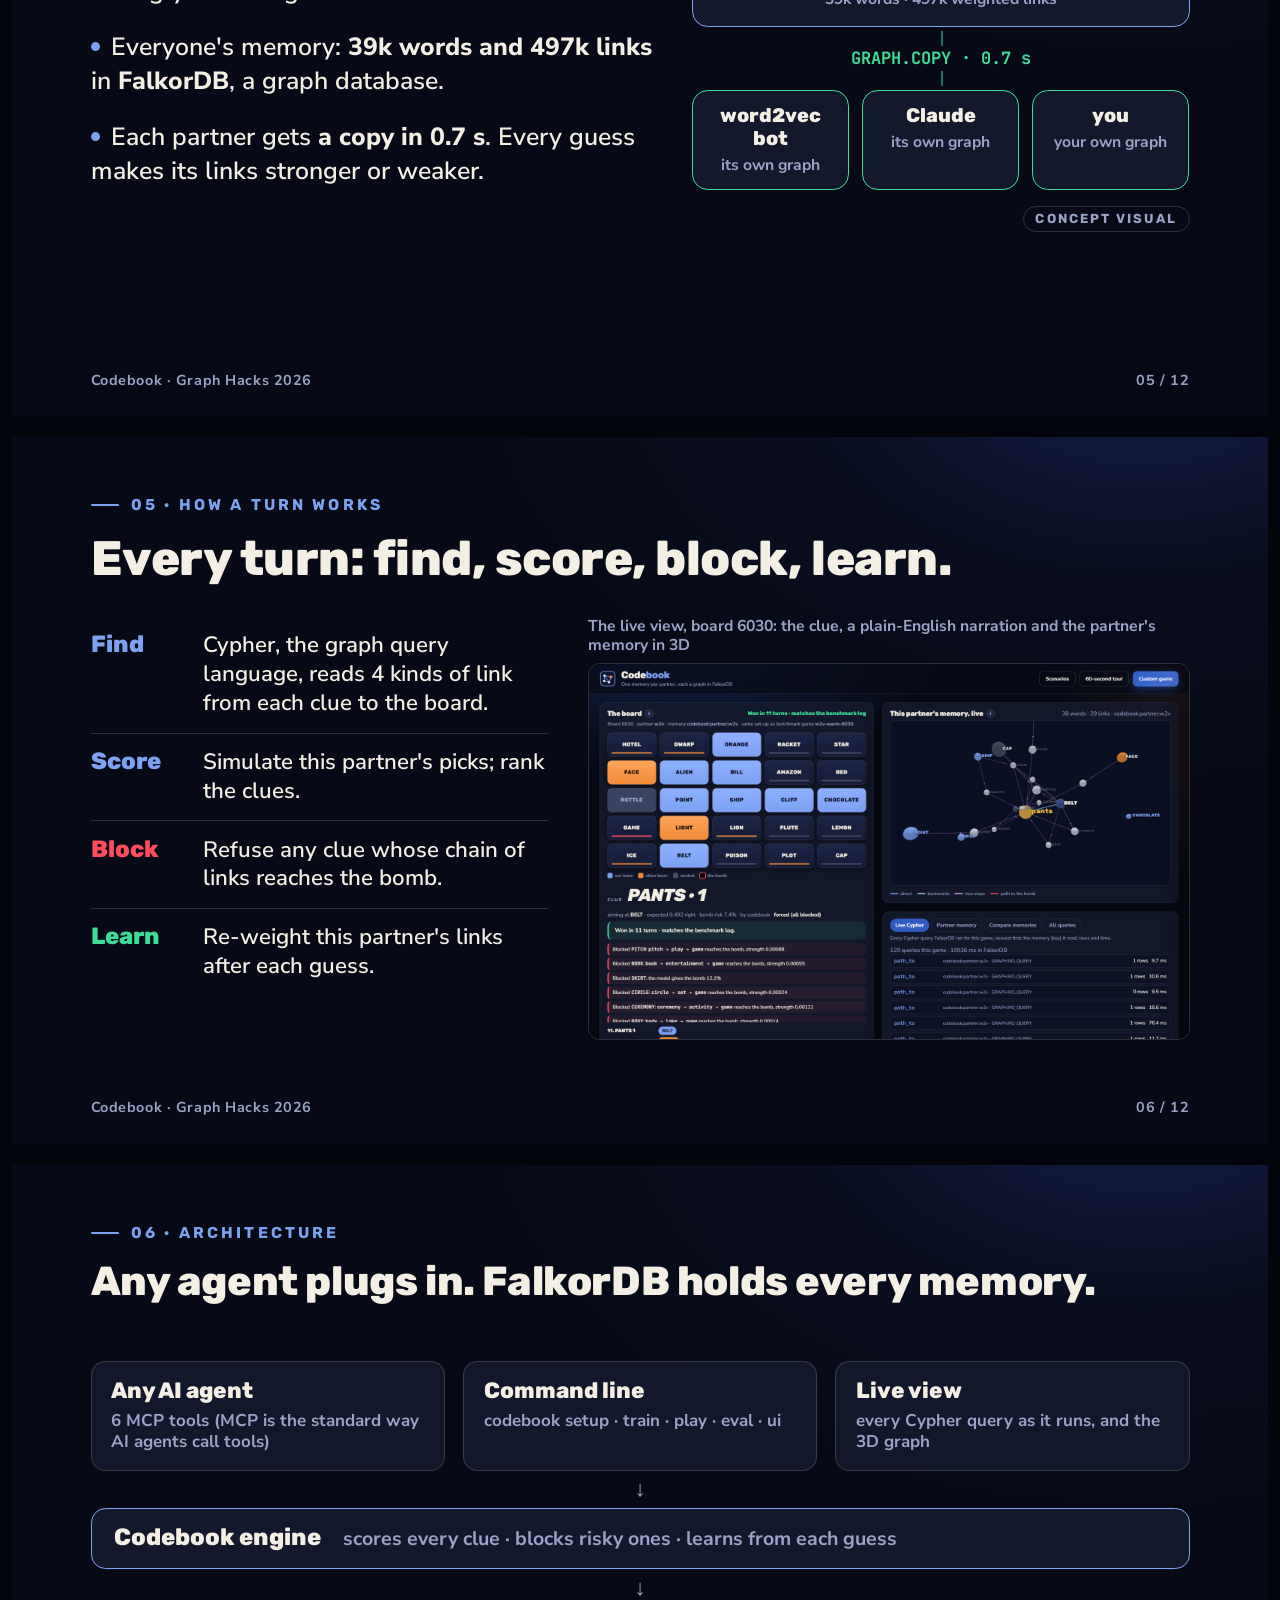
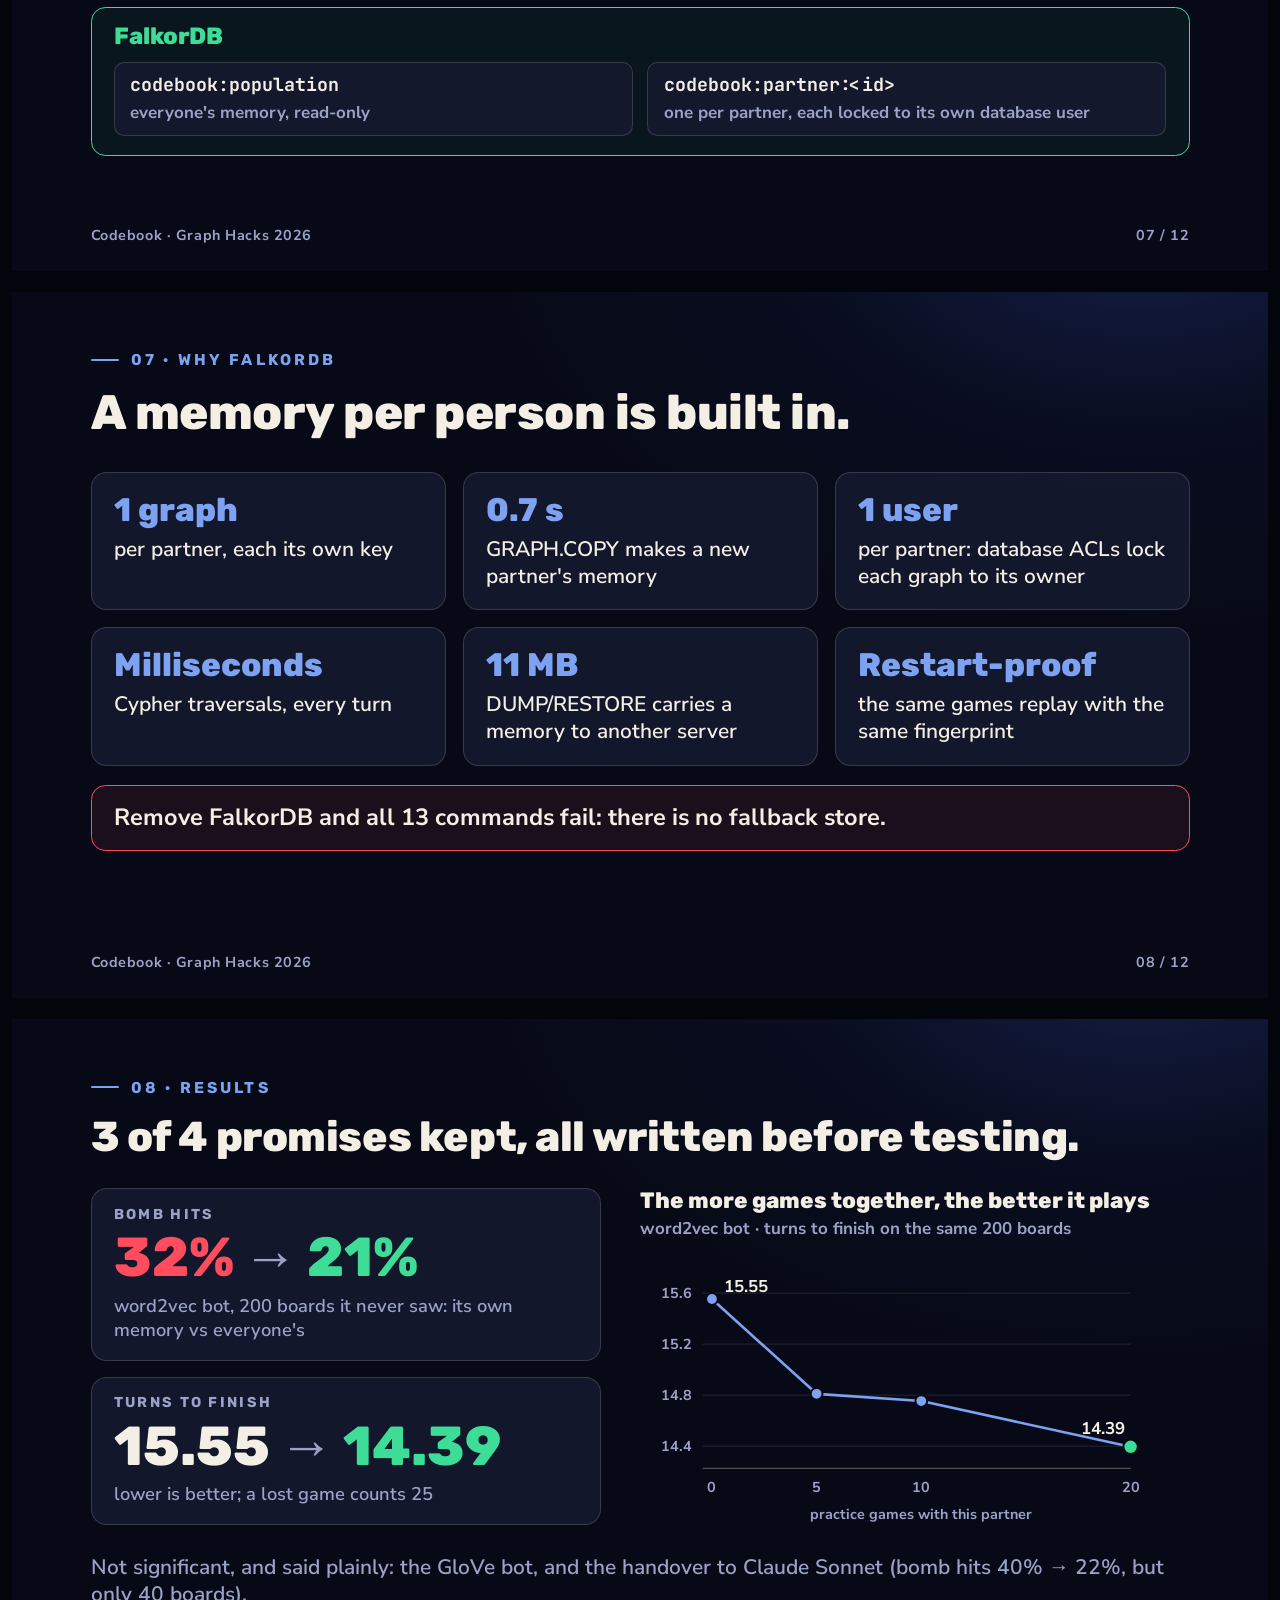
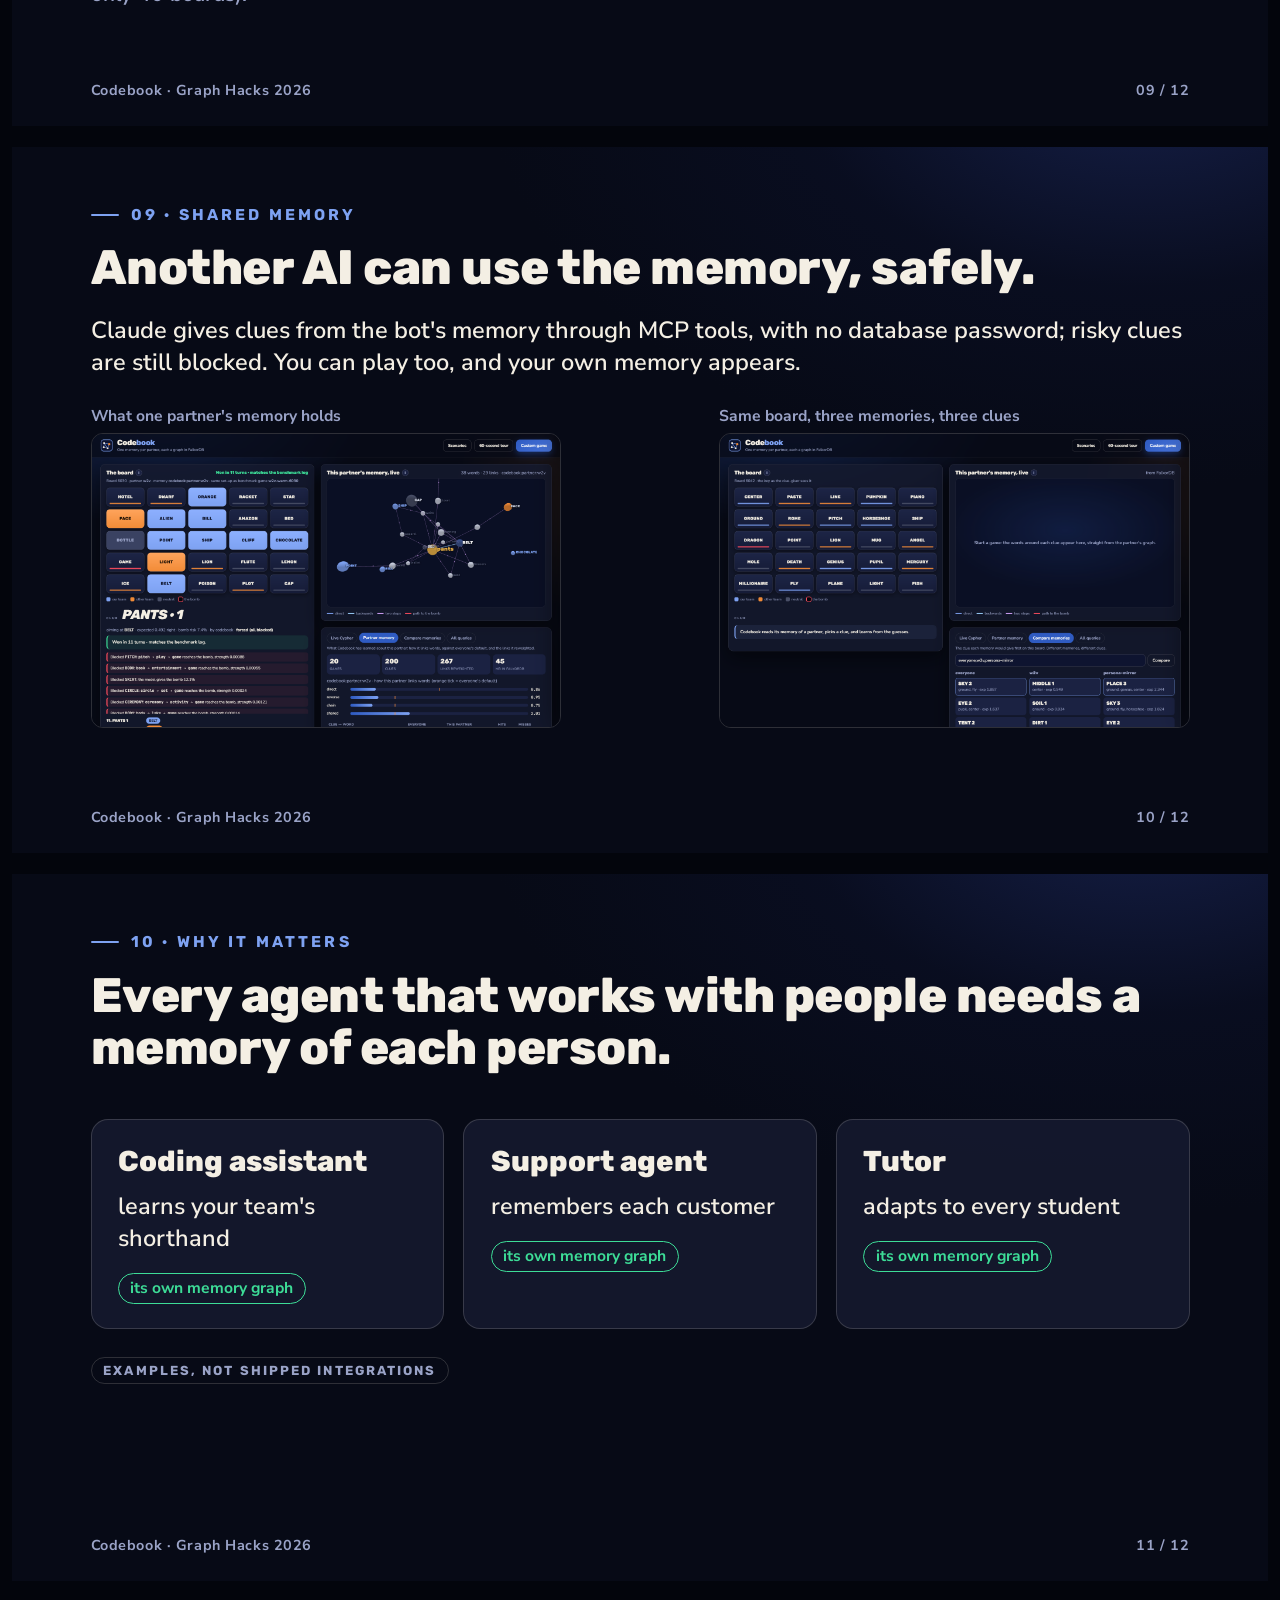
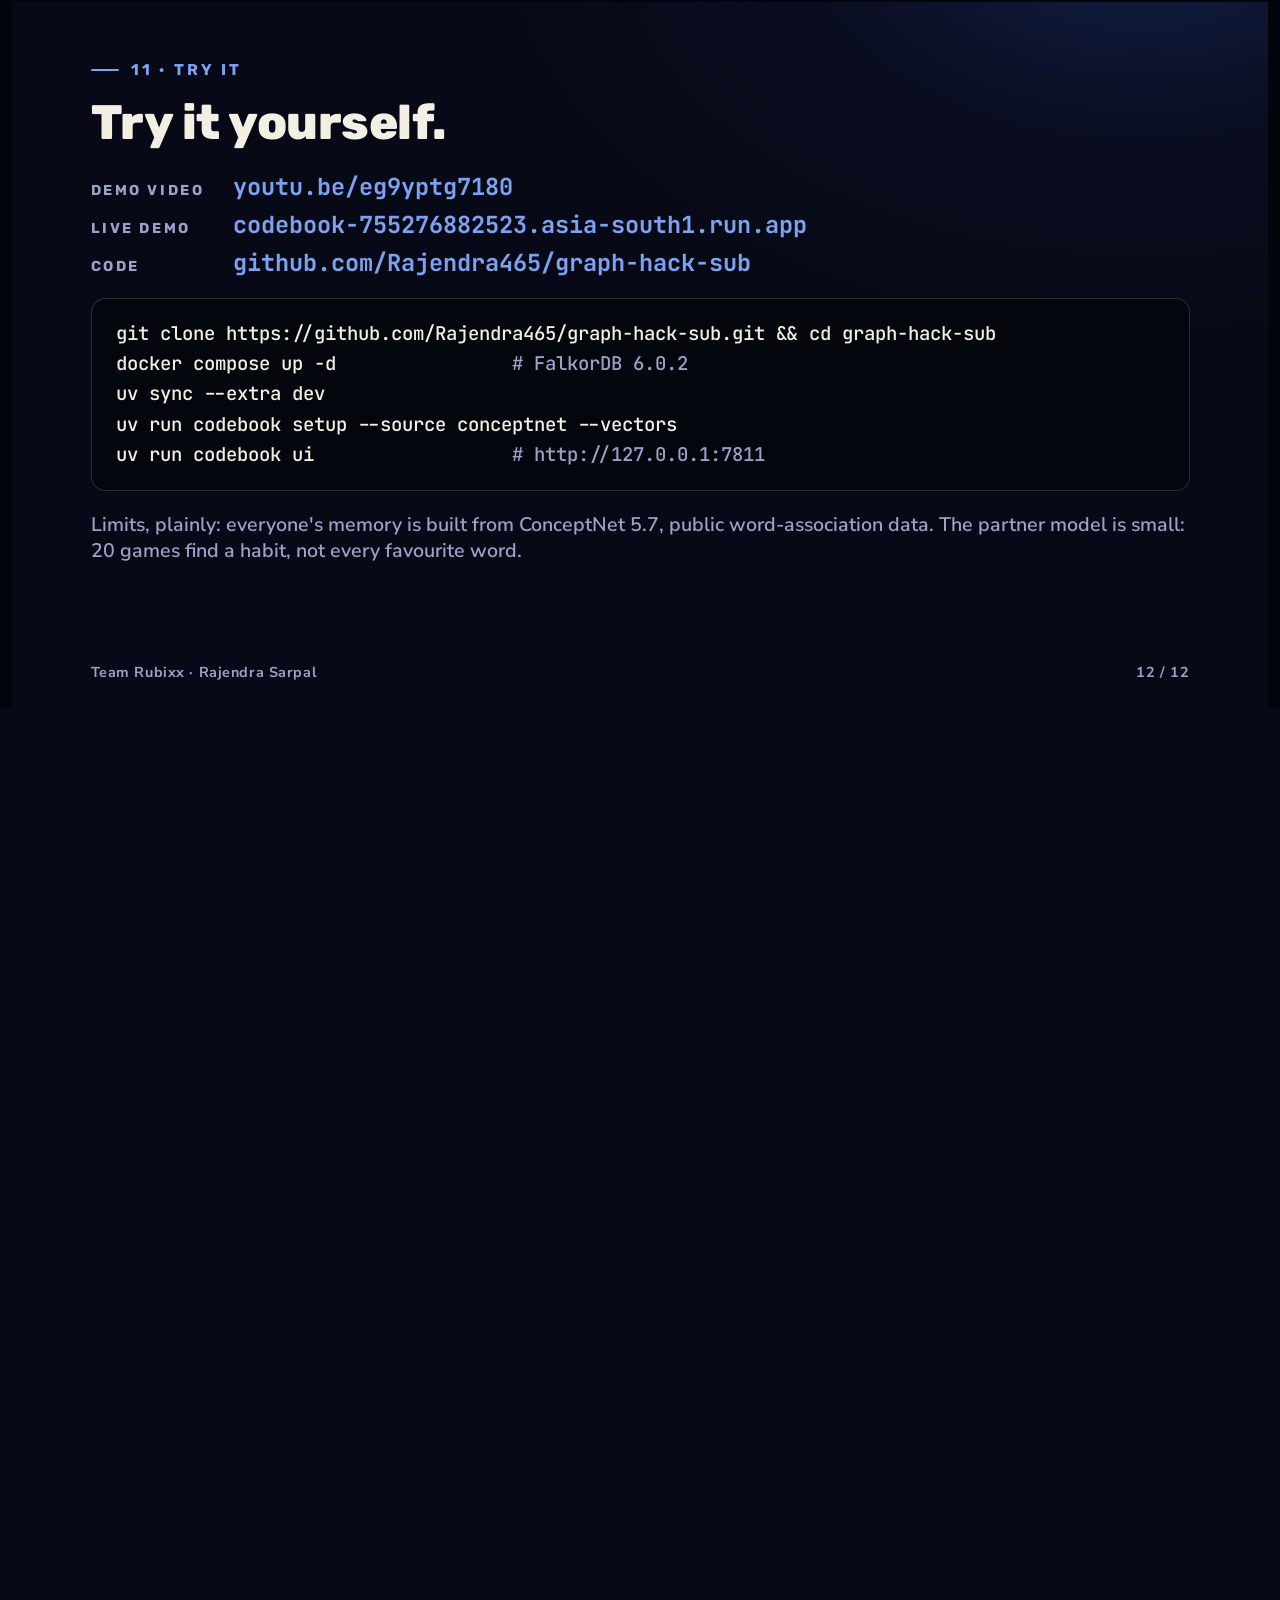
==== commit 952c8cf0: "docs: the demo video is https://youtu.be/eg9yptg7180 Linked at the top of the README, on the deck's " ====
--- a/docs/deck/index.html
+++ b/docs/deck/index.html
@@ -186,6 +186,7 @@
   <div class="lead">An AI teammate that remembers<br>how each partner thinks.</div>
   <div class="who">Team Rubixx · Rajendra Sarpal</div>
   <div class="links">
+    <div><span class="k">Demo video</span><a href="https://youtu.be/eg9yptg7180">youtu.be/eg9yptg7180</a></div>
     <div><span class="k">Live demo</span><a href="https://codebook-755276882523.asia-south1.run.app">codebook-755276882523.asia-south1.run.app</a></div>
     <div><span class="k">Code</span><a href="https://github.com/Rajendra465/graph-hack-sub">github.com/Rajendra465/graph-hack-sub</a></div>
   </div>
@@ -415,6 +416,7 @@
   <div class="label">11 · Try it</div>
   <h2>Try it yourself.</h2>
   <div class="links" style="margin-top:40px">
+    <div><span class="k">Demo video</span><a href="https://youtu.be/eg9yptg7180">youtu.be/eg9yptg7180</a></div>
     <div><span class="k">Live demo</span><a href="https://codebook-755276882523.asia-south1.run.app">codebook-755276882523.asia-south1.run.app</a></div>
     <div><span class="k">Code</span><a href="https://github.com/Rajendra465/graph-hack-sub">github.com/Rajendra465/graph-hack-sub</a></div>
   </div>
